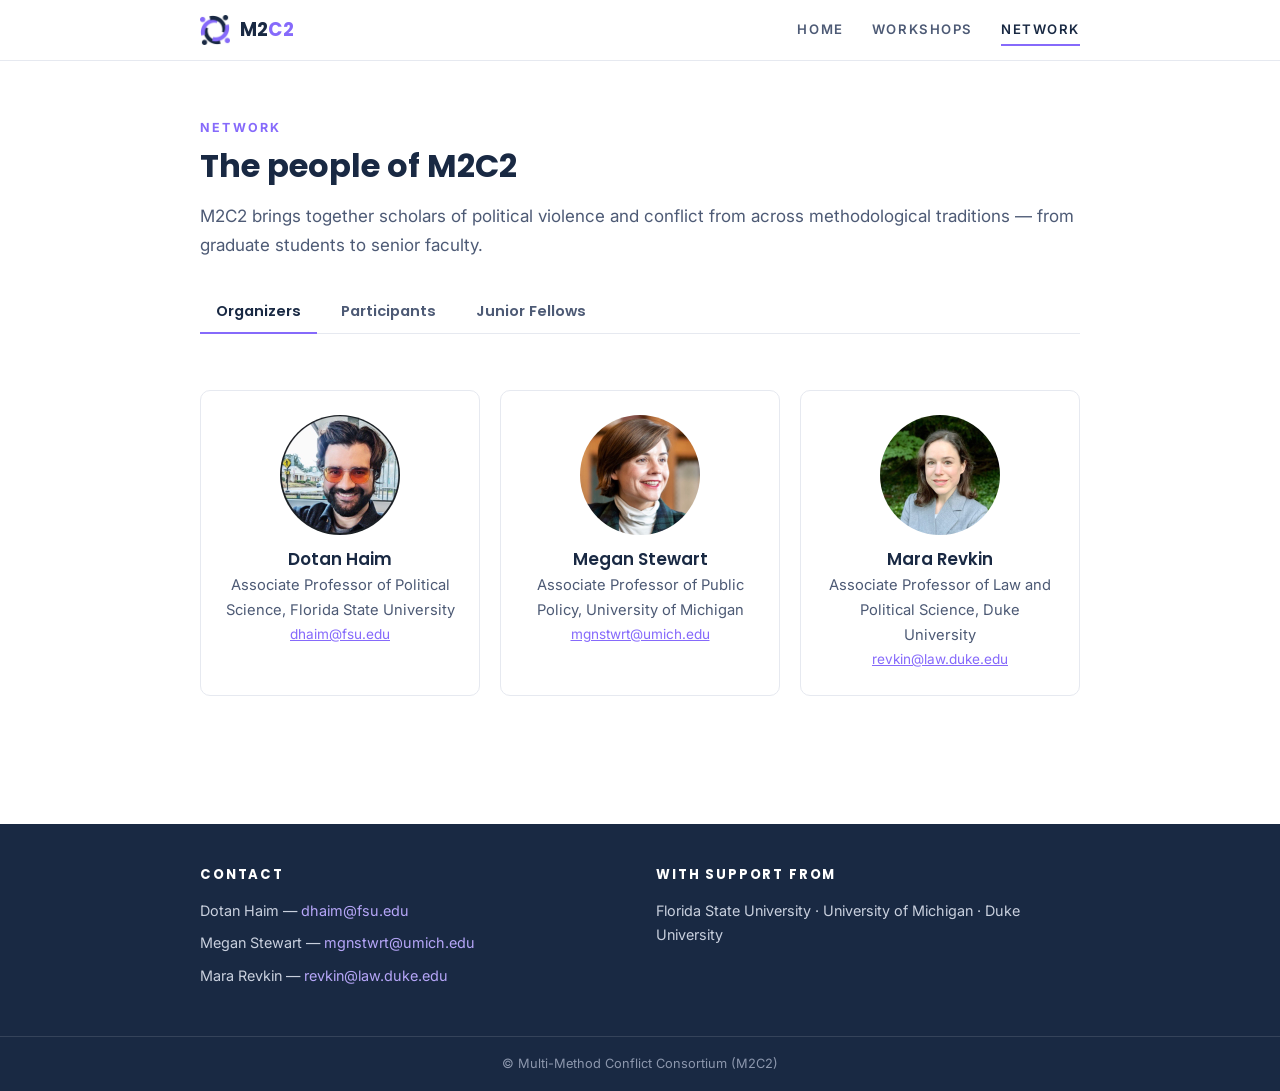
==== network.html @ 78b3a3af "M2C2 website: Dotan's edits on Nguyen's June draft (photos, public programs, fellows cards)" ====
<!DOCTYPE html>
<html lang="en">
<head>
<meta charset="UTF-8">
<meta name="viewport" content="width=device-width, initial-scale=1.0">
<title>Network — M2C2</title>
<meta name="description" content="The M2C2 network: organizers, past participants, and junior fellows.">
<link rel="icon" type="image/png" href="assets/favicon.png">
<link rel="preconnect" href="https://fonts.googleapis.com">
<link rel="preconnect" href="https://fonts.gstatic.com" crossorigin>
<link href="https://fonts.googleapis.com/css2?family=Poppins:wght@600;700&family=Inter:wght@400;500;600&display=swap" rel="stylesheet">
<link rel="stylesheet" href="css/style.css">
</head>
<body>

<header class="site-header">
  <nav class="nav">
    <a class="nav-brand" href="index.html">
      <img src="assets/m2c2-mark.png" alt="M2C2 logo">
      <span>M2<span class="c2">C2</span></span>
    </a>
    <div class="nav-links">
      <a href="index.html">Home</a>
      <a href="workshops.html">Workshops</a>
      <a href="network.html" class="active">Network</a>
    </div>
  </nav>
</header>

<main>

  <section>
    <div class="kicker">Network</div>
    <h1>The people of M2C2</h1>
    <p>M2C2 brings together scholars of political violence and conflict from across
    methodological traditions — from graduate students to senior faculty.</p>
  </section>

  <div class="tabs" role="tablist">
    <button class="tab active" data-tab="organizers" role="tab">Organizers</button>
    <button class="tab" data-tab="participants" role="tab">Participants</button>
    <button class="tab" data-tab="fellows" role="tab">Junior Fellows</button>
  </div>

  <section class="tab-panel active" id="panel-organizers">
    <div class="people-grid">
      <div class="person-card">
        <img class="photo" src="assets/people/dotan-haim.jpg" alt="Dotan Haim">
        <h3>Dotan Haim</h3>
        <p>Associate Professor of Political Science, Florida State University</p>
        <p class="email"><a href="mailto:dhaim@fsu.edu">dhaim@fsu.edu</a></p>
      </div>
      <div class="person-card">
        <img class="photo" src="assets/people/megan-stewart.jpg" alt="Megan Stewart">
        <h3>Megan Stewart</h3>
        <p>Associate Professor of Public Policy, University of Michigan</p>
        <p class="email"><a href="mailto:mgnstwrt@umich.edu">mgnstwrt@umich.edu</a></p>
      </div>
      <div class="person-card">
        <img class="photo" src="assets/people/mara-revkin.jpg" alt="Mara Revkin">
        <h3>Mara Revkin</h3>
        <p>Associate Professor of Law and Political Science, Duke University</p>
        <p class="email"><a href="mailto:revkin@law.duke.edu">revkin@law.duke.edu</a></p>
      </div>
    </div>
  </section>

  <section class="tab-panel" id="panel-participants">
    <p>Scholars who have presented, discussed, or chaired at M2C2 events.</p>
    <table class="participants">
      <thead>
        <tr>
          <th>Name</th>
          <th>Institution</th>
        </tr>
      </thead>
      <tbody>
        <!-- BEGIN:PARTICIPANTS (auto-generated by build.py — do not edit by hand) -->
        <tr><td>Consuelo Amat</td><td>Johns Hopkins University</td></tr>
        <tr><td>Laia Balcells</td><td>Georgetown University</td></tr>
        <tr><td>Quintin Beazer</td><td>Florida State University</td></tr>
        <tr><td>Omar García-Ponce</td><td>George Washington University</td></tr>
        <tr><td>Olga Gasparyan</td><td>Florida State University</td></tr>
        <tr><td>Danielle Gilbert</td><td>Northwestern University</td></tr>
        <tr><td>Alan Jacobs</td><td>University of British Columbia</td></tr>
        <tr><td>Janet Lewis</td><td>George Washington University</td></tr>
        <tr><td>Shelley Liu</td><td>Duke University</td></tr>
        <tr><td>Jason Lyall</td><td>Dartmouth College</td></tr>
        <tr><td>Zachariah Mampilly</td><td>Baruch College — CUNY</td></tr>
        <tr><td>Kelly Matush</td><td>Florida State University</td></tr>
        <tr><td>Makena Micheni</td><td>London School of Economics</td></tr>
        <tr><td>Aidan Milliff</td><td>Florida State University</td></tr>
        <tr><td>Eduardo Moncada</td><td>Barnard College, Columbia University</td></tr>
        <tr><td>Nicholas Sambanis</td><td>Yale University</td></tr>
        <tr><td>David Siegel</td><td>Duke University</td></tr>
        <tr><td>Erica Simmons</td><td>University of Wisconsin-Madison</td></tr>
        <tr><td>Dan Slater</td><td>University of Michigan</td></tr>
        <tr><td>Paul Staniland</td><td>University of Chicago</td></tr>
        <tr><td>Scott Straus</td><td>University of California Berkeley</td></tr>
        <tr><td>Jakana Thomas</td><td>University of California San Diego</td></tr>
        <tr><td>Jessie Trudeau</td><td>Syracuse University</td></tr>
        <tr><td>Andrés Uribe</td><td>University of Wisconsin-Madison</td></tr>
        <!-- END:PARTICIPANTS -->
      </tbody>
    </table>
  </section>

  <section class="tab-panel" id="panel-fellows">
    <h2>Junior Fellows Program</h2>
    <p>Each M2C2 workshop selects a class of Junior Fellows. Fellows take part in a
    comprehensive mentorship program:</p>
    <div class="goals">
      <div class="goal">
        <div class="num">01</div>
        <h3>Read-ahead feedback</h3>
        <p>Fellows discuss their paper at the workshop and receive in-depth feedback
        from mentors and peers in small-group sessions.</p>
      </div>
      <div class="goal">
        <div class="num">02</div>
        <h3>Mentorship program</h3>
        <p>One-on-one meetings with mentors at the conference, plus a year of virtual
        peer-mentorship and professionalization sessions.</p>
      </div>
      <div class="goal">
        <div class="num">03</div>
        <h3>Ongoing community</h3>
        <p>A standing invitation to future consortium events and workshops, fostering an
        ongoing community of emerging conflict scholars.</p>
      </div>
    </div>
    <section id="cohorts">
      <!-- BEGIN:COHORTS (auto-generated by build.py — do not edit by hand) -->
      <div class="cohort">
        <h3>2026 Cohort</h3>
        <div class="people-grid">
          <div class="person-card fellow">
            <img class="photo" src="assets/people/nguyen-ha.jpg" alt="Nguyen Ha">
            <h3><a href="https://thaonguyen-ha.com/">Nguyen Ha</a></h3>
            <p>Vanderbilt University</p>
            <p class="then">2026 Fellow</p>
          </div>
          <div class="person-card fellow">
            <img class="photo" src="assets/people/timothy-jones.jpg" alt="Timothy Jones">
            <h3><a href="https://timothyleejones.github.io/">Timothy Jones</a></h3>
            <p>Duke University</p>
            <p class="then">2026 Fellow</p>
          </div>
          <div class="person-card fellow">
            <img class="photo" src="assets/people/martin-macias-medellin.jpg" alt="Martín Macías-Medellín">
            <h3><a href="https://sites.lsa.umich.edu/macias/">Martín Macías-Medellín</a></h3>
            <p>University of Michigan</p>
            <p class="then">2026 Fellow</p>
          </div>
          <div class="person-card fellow">
            <img class="photo" src="assets/people/stephen-rangazas.jpg" alt="Stephen Rangazas">
            <h3><a href="https://www.stephenrangazas.com/">Stephen Rangazas</a></h3>
            <p>Dartmouth College</p>
            <p class="then">2026 Fellow</p>
          </div>
          <div class="person-card fellow">
            <img class="photo" src="assets/people/beenish-riaz.jpg" alt="Beenish Riaz">
            <h3><a href="https://polisci.columbia.edu/content/beenish-riaz">Beenish Riaz</a></h3>
            <p>Columbia University</p>
            <p class="then">2026 Fellow</p>
          </div>
        </div>
      </div>
      <div class="cohort">
        <h3>2025 Cohort</h3>
        <div class="people-grid">
          <div class="person-card fellow">
            <img class="photo" src="assets/people/elena-barham.jpg" alt="Elena Barham">
            <h3><a href="https://www.elenabarham.com/">Elena Barham</a></h3>
            <p>University of Michigan</p>
            <p class="then">2025 Fellow · then University of Mannheim</p>
          </div>
          <div class="person-card fellow">
            <img class="photo" src="assets/people/jiyoung-kim.jpg" alt="Jiyoung Kim">
            <h3><a href="https://jiyoungestherkim.github.io/">Jiyoung Kim</a></h3>
            <p>Michigan State University</p>
            <p class="then">2025 Fellow · then University of California Los Angeles</p>
          </div>
          <div class="person-card fellow">
            <img class="photo" src="assets/people/finn-klebe.jpg" alt="Finn Klebe">
            <h3><a href="https://finnklebe.github.io/">Finn Klebe</a></h3>
            <p>Osnabrück University</p>
            <p class="then">2025 Fellow · then University College London</p>
          </div>
          <div class="person-card fellow">
            <img class="photo" src="assets/people/ana-paula-pellegrino.jpg" alt="Ana Paula Pellegrino">
            <h3><a href="https://anappellegrino.github.io/">Ana Paula Pellegrino</a></h3>
            <p>Stanford University</p>
            <p class="then">2025 Fellow · then Georgetown University</p>
          </div>
          <div class="person-card fellow">
            <img class="photo" src="assets/people/adee-weller.jpg" alt="Adee Weller">
            <h3><a href="https://adee-weller.com/">Adee Weller</a></h3>
            <p>Pennsylvania State University</p>
            <p class="then">2025 Fellow · then Emory University</p>
          </div>
          <div class="person-card fellow">
            <img class="photo" src="assets/people/gilad-wenig.jpg" alt="Gilad Wenig">
            <h3><a href="https://giladwenig.com/">Gilad Wenig</a></h3>
            <p>University of California Los Angeles</p>
            <p class="then">2025 Fellow</p>
          </div>
        </div>
      </div>
        <!-- END:COHORTS -->
    </section>
  </section>

</main>

<footer class="site-footer">
  <div class="inner">
    <div>
      <h4>Contact</h4>
      <p>Dotan Haim — <a href="mailto:dhaim@fsu.edu">dhaim@fsu.edu</a></p>
      <p>Megan Stewart — <a href="mailto:mgnstwrt@umich.edu">mgnstwrt@umich.edu</a></p>
      <p>Mara Revkin — <a href="mailto:revkin@law.duke.edu">revkin@law.duke.edu</a></p>
    </div>
    <div>
      <h4>With support from</h4>
      <p>Florida State University · University of Michigan · Duke University</p>
    </div>
  </div>
  <div class="credit">© Multi-Method Conflict Consortium (M2C2)</div>
</footer>

<script src="js/site.js"></script>
</body>
</html>
---- css/style.css ----
/* ==========================================================================
   M2C2 — minimal theme
   Palette sampled from the M2C2 logo:
     navy   #192943  (primary text, footer)
     purple #866AFB  (accent, links, highlights)
   ========================================================================== */

:root {
  --navy: #192943;
  --purple: #866AFB;
  --purple-soft: #EFEBFE;
  --ink: #192943;
  --ink-soft: #4d5a75;
  --line: #e6e9f0;
  --bg: #ffffff;
  --bg-alt: #f7f8fb;
  --max-width: 920px;
  --font-head: "Poppins", "Segoe UI", system-ui, sans-serif;
  --font-body: "Inter", "Segoe UI", system-ui, sans-serif;
}

* { box-sizing: border-box; }

html { scroll-behavior: smooth; }

body {
  margin: 0;
  font-family: var(--font-body);
  font-size: 1.0625rem;
  line-height: 1.7;
  color: var(--ink);
  background: var(--bg);
}

/* ---------- header / nav ---------- */

.site-header {
  position: sticky;
  top: 0;
  z-index: 10;
  background: rgba(255, 255, 255, 0.94);
  backdrop-filter: blur(6px);
  border-bottom: 1px solid var(--line);
}

.nav {
  max-width: var(--max-width);
  margin: 0 auto;
  padding: 0.85rem 1.25rem;
  display: flex;
  align-items: center;
  gap: 2rem;
}

.nav-brand {
  display: flex;
  align-items: center;
  gap: 0.6rem;
  text-decoration: none;
  color: var(--navy);
  font-family: var(--font-head);
  font-weight: 700;
  font-size: 1.15rem;
  letter-spacing: 0.02em;
}

.nav-brand img { height: 30px; width: auto; }

.nav-brand .c2 { color: var(--purple); }

.nav-links {
  margin-left: auto;
  display: flex;
  gap: 1.75rem;
}

.nav-links a {
  text-decoration: none;
  color: var(--ink-soft);
  font-size: 0.82rem;
  font-weight: 600;
  letter-spacing: 0.12em;
  text-transform: uppercase;
  padding: 0.25rem 0;
  border-bottom: 2px solid transparent;
}

.nav-links a:hover { color: var(--navy); }

.nav-links a.active {
  color: var(--navy);
  border-bottom-color: var(--purple);
}

/* ---------- layout ---------- */

main {
  max-width: var(--max-width);
  margin: 0 auto;
  padding: 0 1.25rem 4rem;
}

section { margin-top: 3.5rem; }

h1, h2, h3 {
  font-family: var(--font-head);
  color: var(--navy);
  line-height: 1.25;
}

h1 { font-size: 2rem; font-weight: 700; margin: 0 0 1rem; }
h2 { font-size: 1.4rem; font-weight: 700; margin: 0 0 1rem; }
h3 { font-size: 1.05rem; font-weight: 600; margin: 1.5rem 0 0.5rem; }

p { margin: 0 0 1rem; color: var(--ink-soft); }

a { color: var(--purple); }

.kicker {
  font-size: 0.78rem;
  font-weight: 700;
  letter-spacing: 0.18em;
  text-transform: uppercase;
  color: var(--purple);
  margin-bottom: 0.5rem;
}

/* ---------- home hero ---------- */

.hero {
  text-align: center;
  padding: 4.5rem 0 1rem;
}

.hero img.logo {
  width: min(480px, 86%);
  height: auto;
  margin-bottom: 2.25rem;
}

.hero .tagline {
  max-width: 620px;
  margin: 0 auto;
  font-size: 1.2rem;
  line-height: 1.65;
  color: var(--ink);
}

/* ---------- goal cards ---------- */

.goals {
  display: grid;
  grid-template-columns: 1fr 1fr;
  gap: 1.25rem;
  margin-top: 1.5rem;
}

.goal {
  border: 1px solid var(--line);
  border-radius: 10px;
  padding: 1.4rem 1.5rem;
  background: var(--bg);
}

.goal .num {
  font-family: var(--font-head);
  font-weight: 700;
  font-size: 0.9rem;
  color: var(--purple);
  letter-spacing: 0.1em;
}

.goal h3 { margin: 0.35rem 0 0.4rem; }
.goal p { margin: 0; font-size: 0.95rem; }

/* ---------- notices / cards ---------- */

.notice {
  background: var(--purple-soft);
  border-radius: 10px;
  padding: 1.4rem 1.6rem;
  margin: 1.5rem 0;
}

.notice p { margin: 0; color: var(--navy); }

/* ---------- past workshops list ---------- */

.event-list { list-style: none; margin: 1.5rem 0 0; padding: 0; }

.event-list li {
  display: flex;
  align-items: baseline;
  gap: 1.5rem;
  padding: 0.85rem 0.25rem;
  border-bottom: 1px solid var(--line);
}

.event-list li:first-child { border-top: 1px solid var(--line); }

.event-list .year {
  font-family: var(--font-head);
  font-weight: 700;
  color: var(--purple);
  flex: 0 0 3.2rem;
}

.event-list .host { color: var(--ink); flex: 1; }

.event-list .program {
  font-size: 0.85rem;
  font-weight: 600;
  white-space: nowrap;
  text-decoration: none;
}
.event-list .program:hover { text-decoration: underline; }

/* ---------- tabs (network) ---------- */

.tabs {
  display: flex;
  gap: 0.5rem;
  margin: 2rem 0 2.25rem;
  border-bottom: 1px solid var(--line);
}

.tab {
  appearance: none;
  background: none;
  border: none;
  border-bottom: 2px solid transparent;
  margin-bottom: -1px;
  padding: 0.6rem 1rem;
  font-family: var(--font-head);
  font-size: 0.92rem;
  font-weight: 600;
  color: var(--ink-soft);
  cursor: pointer;
}

.tab:hover { color: var(--navy); }

.tab.active {
  color: var(--navy);
  border-bottom-color: var(--purple);
}

.tab-panel { display: none; }
.tab-panel.active { display: block; }

/* ---------- people ---------- */

.people-grid {
  display: grid;
  grid-template-columns: repeat(3, 1fr);
  gap: 1.25rem;
}

.person-card {
  border: 1px solid var(--line);
  border-radius: 10px;
  padding: 1.5rem;
  text-align: center;
}

.person-card .avatar {
  width: 64px;
  height: 64px;
  border-radius: 50%;
  background: var(--purple-soft);
  color: var(--purple);
  font-family: var(--font-head);
  font-weight: 700;
  font-size: 1.3rem;
  display: flex;
  align-items: center;
  justify-content: center;
  margin: 0 auto 0.9rem;
}

.person-card img.photo {
  width: 120px;
  height: 120px;
  border-radius: 50%;
  object-fit: cover;
  display: block;
  margin: 0 auto 0.9rem;
}

.person-card.fellow { padding: 1.2rem 1rem; }
.person-card.fellow img.photo, .person-card.fellow .avatar { width: 96px; height: 96px; }
.person-card.fellow h3 a { color: var(--navy); text-decoration: none; }
.person-card.fellow h3 a:hover { color: var(--purple); }

.person-card h3 { margin: 0 0 0.2rem; }
.person-card p { margin: 0; font-size: 0.92rem; }
.person-card .email { font-size: 0.85rem; }
.person-card .then { font-size: 0.78rem; color: var(--ink-soft); opacity: 0.8; margin-top: 0.25rem; }

/* participants table */

table.participants {
  width: 100%;
  border-collapse: collapse;
  font-size: 0.95rem;
}

table.participants th {
  text-align: left;
  font-family: var(--font-head);
  font-size: 0.78rem;
  font-weight: 600;
  letter-spacing: 0.1em;
  text-transform: uppercase;
  color: var(--ink-soft);
  border-bottom: 2px solid var(--line);
  padding: 0.5rem 0.75rem;
}

table.participants td {
  padding: 0.55rem 0.75rem;
  border-bottom: 1px solid var(--line);
  vertical-align: top;
}

table.participants td.events { color: var(--ink-soft); font-size: 0.88rem; }

.role-pill {
  display: inline-block;
  font-size: 0.72rem;
  font-weight: 600;
  letter-spacing: 0.06em;
  text-transform: uppercase;
  color: var(--purple);
  background: var(--purple-soft);
  border-radius: 99px;
  padding: 0.1rem 0.6rem;
  white-space: nowrap;
}

/* fellows */

.cohort { margin-bottom: 2rem; }

.cohort h3 { margin-bottom: 0.75rem; }

.cohort .people-grid { grid-template-columns: repeat(3, 1fr); }

.data-status { font-size: 0.9rem; color: var(--ink-soft); font-style: italic; }

/* ---------- footer ---------- */

.site-footer {
  background: var(--navy);
  color: #c9d0de;
  margin-top: 4rem;
  font-size: 0.9rem;
}

.site-footer .inner {
  max-width: var(--max-width);
  margin: 0 auto;
  padding: 2.5rem 1.25rem;
  display: grid;
  grid-template-columns: 1fr 1fr;
  gap: 2rem;
}

.site-footer h4 {
  font-family: var(--font-head);
  color: #ffffff;
  font-size: 0.82rem;
  letter-spacing: 0.14em;
  text-transform: uppercase;
  margin: 0 0 0.75rem;
}

.site-footer p { color: #c9d0de; margin: 0 0 0.5rem; }

.site-footer a { color: #b6a6f8; text-decoration: none; }
.site-footer a:hover { text-decoration: underline; }

.site-footer .credit {
  border-top: 1px solid rgba(255, 255, 255, 0.12);
  text-align: center;
  padding: 1rem;
  font-size: 0.8rem;
  color: #8c97ad;
}

/* ---------- responsive ---------- */

@media (max-width: 720px) {
  .nav { flex-wrap: wrap; gap: 0.75rem 1.25rem; }
  .nav-links { margin-left: 0; gap: 1.1rem; flex-wrap: wrap; }
  .goals, .people-grid, .site-footer .inner { grid-template-columns: 1fr; }
  .cohort .people-grid { grid-template-columns: 1fr 1fr; }
  .event-list li { flex-wrap: wrap; }
  .hero { padding-top: 2.5rem; }
  table.participants td.events { display: none; }
  table.participants th.events { display: none; }
}
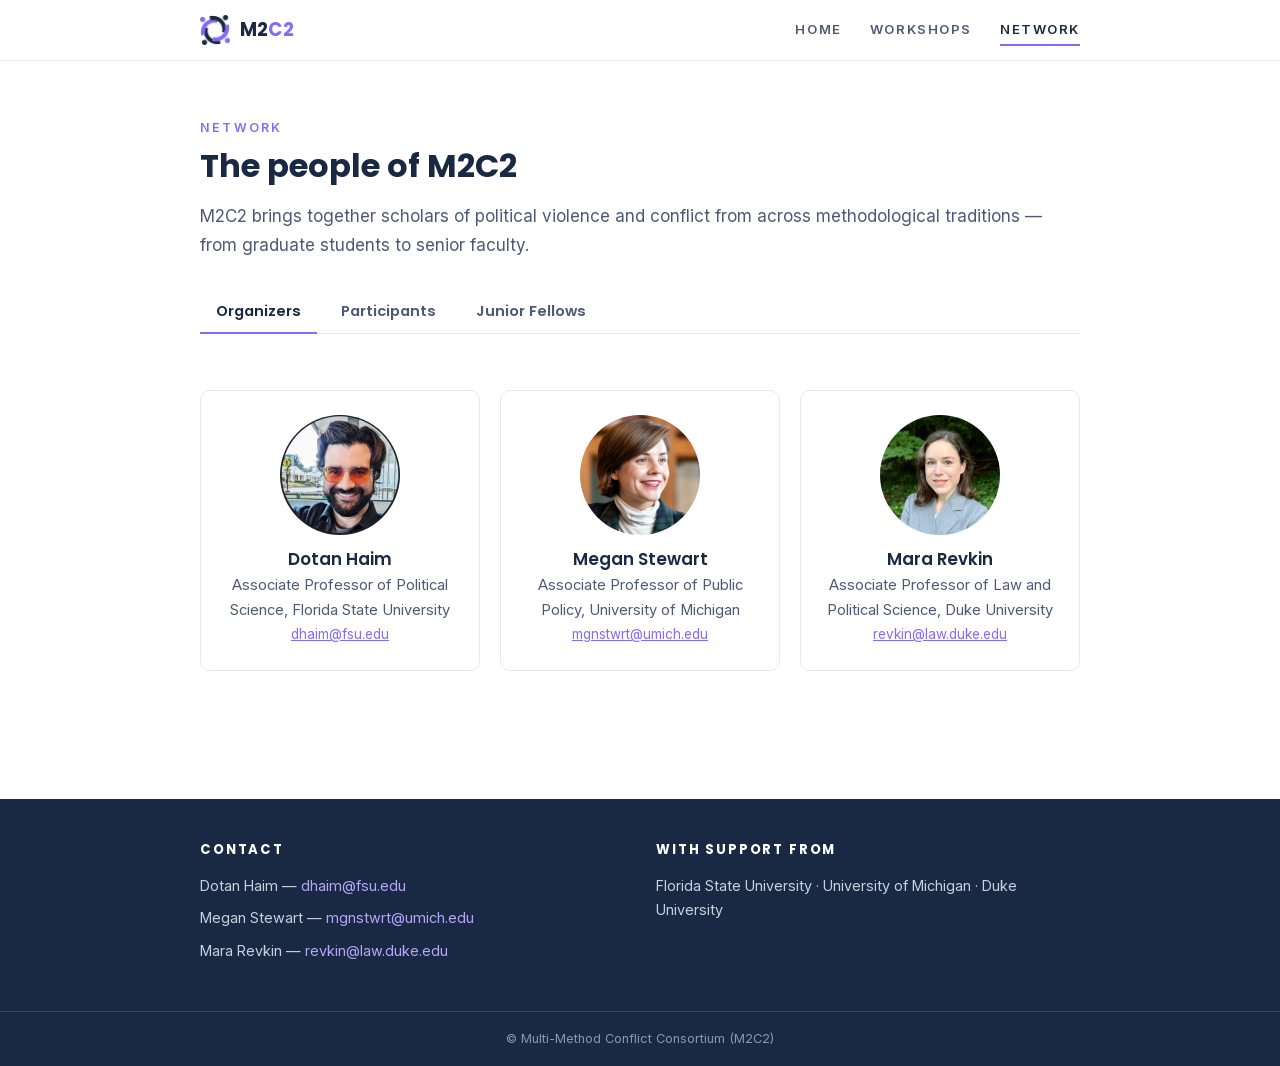
==== commit c27ee400: "Harden for hosting: self-hosted fonts, og meta, 404, robots, package.sh; fellows' photos and names l" ====
--- a/network.html
+++ b/network.html
@@ -6,9 +6,12 @@
 <title>Network — M2C2</title>
 <meta name="description" content="The M2C2 network: organizers, past participants, and junior fellows.">
 <link rel="icon" type="image/png" href="assets/favicon.png">
-<link rel="preconnect" href="https://fonts.googleapis.com">
-<link rel="preconnect" href="https://fonts.gstatic.com" crossorigin>
-<link href="https://fonts.googleapis.com/css2?family=Poppins:wght@600;700&family=Inter:wght@400;500;600&display=swap" rel="stylesheet">
+<meta property="og:type" content="website">
+<meta property="og:title" content="Network — M2C2">
+<meta property="og:description" content="The people of M2C2: organizers, participants, and junior fellows.">
+<meta property="og:image" content="assets/m2c2-logo.png">
+<meta name="theme-color" content="#192943">
+<link rel="stylesheet" href="css/fonts.css">
 <link rel="stylesheet" href="css/style.css">
 </head>
 <body>
@@ -45,19 +48,19 @@
   <section class="tab-panel active" id="panel-organizers">
     <div class="people-grid">
       <div class="person-card">
-        <img class="photo" src="assets/people/dotan-haim.jpg" alt="Dotan Haim">
+        <img class="photo" src="assets/people/dotan-haim.jpg" alt="Dotan Haim" width="480" height="480">
         <h3>Dotan Haim</h3>
         <p>Associate Professor of Political Science, Florida State University</p>
         <p class="email"><a href="mailto:dhaim@fsu.edu">dhaim@fsu.edu</a></p>
       </div>
       <div class="person-card">
-        <img class="photo" src="assets/people/megan-stewart.jpg" alt="Megan Stewart">
+        <img class="photo" src="assets/people/megan-stewart.jpg" alt="Megan Stewart" width="480" height="480">
         <h3>Megan Stewart</h3>
         <p>Associate Professor of Public Policy, University of Michigan</p>
         <p class="email"><a href="mailto:mgnstwrt@umich.edu">mgnstwrt@umich.edu</a></p>
       </div>
       <div class="person-card">
-        <img class="photo" src="assets/people/mara-revkin.jpg" alt="Mara Revkin">
+        <img class="photo" src="assets/people/mara-revkin.jpg" alt="Mara Revkin" width="480" height="480">
         <h3>Mara Revkin</h3>
         <p>Associate Professor of Law and Political Science, Duke University</p>
         <p class="email"><a href="mailto:revkin@law.duke.edu">revkin@law.duke.edu</a></p>
@@ -135,32 +138,32 @@
         <h3>2026 Cohort</h3>
         <div class="people-grid">
           <div class="person-card fellow">
-            <img class="photo" src="assets/people/nguyen-ha.jpg" alt="Nguyen Ha">
-            <h3><a href="https://thaonguyen-ha.com/">Nguyen Ha</a></h3>
+            <a class="photo-link" href="https://thaonguyen-ha.com/" target="_blank" rel="noopener" aria-label="Nguyen Ha's website"><img class="photo" src="assets/people/nguyen-ha.jpg" alt="Nguyen Ha" width="480" height="480" loading="lazy"></a>
+            <h3><a class="site-link" href="https://thaonguyen-ha.com/" target="_blank" rel="noopener">Nguyen Ha<span class="ext" aria-hidden="true">↗</span></a></h3>
             <p>Vanderbilt University</p>
             <p class="then">2026 Fellow</p>
           </div>
           <div class="person-card fellow">
-            <img class="photo" src="assets/people/timothy-jones.jpg" alt="Timothy Jones">
-            <h3><a href="https://timothyleejones.github.io/">Timothy Jones</a></h3>
+            <a class="photo-link" href="https://timothyleejones.github.io/" target="_blank" rel="noopener" aria-label="Timothy Jones's website"><img class="photo" src="assets/people/timothy-jones.jpg" alt="Timothy Jones" width="480" height="480" loading="lazy"></a>
+            <h3><a class="site-link" href="https://timothyleejones.github.io/" target="_blank" rel="noopener">Timothy Jones<span class="ext" aria-hidden="true">↗</span></a></h3>
             <p>Duke University</p>
             <p class="then">2026 Fellow</p>
           </div>
           <div class="person-card fellow">
-            <img class="photo" src="assets/people/martin-macias-medellin.jpg" alt="Martín Macías-Medellín">
-            <h3><a href="https://sites.lsa.umich.edu/macias/">Martín Macías-Medellín</a></h3>
+            <a class="photo-link" href="https://sites.lsa.umich.edu/macias/" target="_blank" rel="noopener" aria-label="Martín Macías-Medellín's website"><img class="photo" src="assets/people/martin-macias-medellin.jpg" alt="Martín Macías-Medellín" width="480" height="480" loading="lazy"></a>
+            <h3><a class="site-link" href="https://sites.lsa.umich.edu/macias/" target="_blank" rel="noopener">Martín Macías-Medellín<span class="ext" aria-hidden="true">↗</span></a></h3>
             <p>University of Michigan</p>
             <p class="then">2026 Fellow</p>
           </div>
           <div class="person-card fellow">
-            <img class="photo" src="assets/people/stephen-rangazas.jpg" alt="Stephen Rangazas">
-            <h3><a href="https://www.stephenrangazas.com/">Stephen Rangazas</a></h3>
+            <a class="photo-link" href="https://www.stephenrangazas.com/" target="_blank" rel="noopener" aria-label="Stephen Rangazas's website"><img class="photo" src="assets/people/stephen-rangazas.jpg" alt="Stephen Rangazas" width="480" height="480" loading="lazy"></a>
+            <h3><a class="site-link" href="https://www.stephenrangazas.com/" target="_blank" rel="noopener">Stephen Rangazas<span class="ext" aria-hidden="true">↗</span></a></h3>
             <p>Dartmouth College</p>
             <p class="then">2026 Fellow</p>
           </div>
           <div class="person-card fellow">
-            <img class="photo" src="assets/people/beenish-riaz.jpg" alt="Beenish Riaz">
-            <h3><a href="https://polisci.columbia.edu/content/beenish-riaz">Beenish Riaz</a></h3>
+            <a class="photo-link" href="https://polisci.columbia.edu/content/beenish-riaz" target="_blank" rel="noopener" aria-label="Beenish Riaz's website"><img class="photo" src="assets/people/beenish-riaz.jpg" alt="Beenish Riaz" width="480" height="480" loading="lazy"></a>
+            <h3><a class="site-link" href="https://polisci.columbia.edu/content/beenish-riaz" target="_blank" rel="noopener">Beenish Riaz<span class="ext" aria-hidden="true">↗</span></a></h3>
             <p>Columbia University</p>
             <p class="then">2026 Fellow</p>
           </div>
@@ -170,38 +173,38 @@
         <h3>2025 Cohort</h3>
         <div class="people-grid">
           <div class="person-card fellow">
-            <img class="photo" src="assets/people/elena-barham.jpg" alt="Elena Barham">
-            <h3><a href="https://www.elenabarham.com/">Elena Barham</a></h3>
+            <a class="photo-link" href="https://www.elenabarham.com/" target="_blank" rel="noopener" aria-label="Elena Barham's website"><img class="photo" src="assets/people/elena-barham.jpg" alt="Elena Barham" width="480" height="480" loading="lazy"></a>
+            <h3><a class="site-link" href="https://www.elenabarham.com/" target="_blank" rel="noopener">Elena Barham<span class="ext" aria-hidden="true">↗</span></a></h3>
             <p>University of Michigan</p>
             <p class="then">2025 Fellow · then University of Mannheim</p>
           </div>
           <div class="person-card fellow">
-            <img class="photo" src="assets/people/jiyoung-kim.jpg" alt="Jiyoung Kim">
-            <h3><a href="https://jiyoungestherkim.github.io/">Jiyoung Kim</a></h3>
+            <a class="photo-link" href="https://jiyoungestherkim.github.io/" target="_blank" rel="noopener" aria-label="Jiyoung Kim's website"><img class="photo" src="assets/people/jiyoung-kim.jpg" alt="Jiyoung Kim" width="480" height="480" loading="lazy"></a>
+            <h3><a class="site-link" href="https://jiyoungestherkim.github.io/" target="_blank" rel="noopener">Jiyoung Kim<span class="ext" aria-hidden="true">↗</span></a></h3>
             <p>Michigan State University</p>
             <p class="then">2025 Fellow · then University of California Los Angeles</p>
           </div>
           <div class="person-card fellow">
-            <img class="photo" src="assets/people/finn-klebe.jpg" alt="Finn Klebe">
-            <h3><a href="https://finnklebe.github.io/">Finn Klebe</a></h3>
+            <a class="photo-link" href="https://finnklebe.github.io/" target="_blank" rel="noopener" aria-label="Finn Klebe's website"><img class="photo" src="assets/people/finn-klebe.jpg" alt="Finn Klebe" width="480" height="480" loading="lazy"></a>
+            <h3><a class="site-link" href="https://finnklebe.github.io/" target="_blank" rel="noopener">Finn Klebe<span class="ext" aria-hidden="true">↗</span></a></h3>
             <p>Osnabrück University</p>
             <p class="then">2025 Fellow · then University College London</p>
           </div>
           <div class="person-card fellow">
-            <img class="photo" src="assets/people/ana-paula-pellegrino.jpg" alt="Ana Paula Pellegrino">
-            <h3><a href="https://anappellegrino.github.io/">Ana Paula Pellegrino</a></h3>
+            <a class="photo-link" href="https://anappellegrino.github.io/" target="_blank" rel="noopener" aria-label="Ana Paula Pellegrino's website"><img class="photo" src="assets/people/ana-paula-pellegrino.jpg" alt="Ana Paula Pellegrino" width="480" height="480" loading="lazy"></a>
+            <h3><a class="site-link" href="https://anappellegrino.github.io/" target="_blank" rel="noopener">Ana Paula Pellegrino<span class="ext" aria-hidden="true">↗</span></a></h3>
             <p>Stanford University</p>
             <p class="then">2025 Fellow · then Georgetown University</p>
           </div>
           <div class="person-card fellow">
-            <img class="photo" src="assets/people/adee-weller.jpg" alt="Adee Weller">
-            <h3><a href="https://adee-weller.com/">Adee Weller</a></h3>
+            <a class="photo-link" href="https://adee-weller.com/" target="_blank" rel="noopener" aria-label="Adee Weller's website"><img class="photo" src="assets/people/adee-weller.jpg" alt="Adee Weller" width="480" height="480" loading="lazy"></a>
+            <h3><a class="site-link" href="https://adee-weller.com/" target="_blank" rel="noopener">Adee Weller<span class="ext" aria-hidden="true">↗</span></a></h3>
             <p>Pennsylvania State University</p>
             <p class="then">2025 Fellow · then Emory University</p>
           </div>
           <div class="person-card fellow">
-            <img class="photo" src="assets/people/gilad-wenig.jpg" alt="Gilad Wenig">
-            <h3><a href="https://giladwenig.com/">Gilad Wenig</a></h3>
+            <a class="photo-link" href="https://giladwenig.com/" target="_blank" rel="noopener" aria-label="Gilad Wenig's website"><img class="photo" src="assets/people/gilad-wenig.jpg" alt="Gilad Wenig" width="480" height="480" loading="lazy"></a>
+            <h3><a class="site-link" href="https://giladwenig.com/" target="_blank" rel="noopener">Gilad Wenig<span class="ext" aria-hidden="true">↗</span></a></h3>
             <p>University of California Los Angeles</p>
             <p class="then">2025 Fellow</p>
           </div>
--- a/css/fonts.css
+++ b/css/fonts.css
@@ -0,0 +1,5 @@
+/* Self-hosted fonts (latin subset), no runtime dependency on Google Fonts.
+   Inter is a variable font covering weights 400-600; Poppins ships as two static weights. */
+@font-face { font-family: 'Inter'; font-style: normal; font-weight: 400 600; font-display: swap; src: url('../assets/fonts/inter.woff2') format('woff2'); }
+@font-face { font-family: 'Poppins'; font-style: normal; font-weight: 600; font-display: swap; src: url('../assets/fonts/poppins-600.woff2') format('woff2'); }
+@font-face { font-family: 'Poppins'; font-style: normal; font-weight: 700; font-display: swap; src: url('../assets/fonts/poppins-700.woff2') format('woff2'); }
--- a/css/style.css
+++ b/css/style.css
@@ -289,8 +289,18 @@
 
 .person-card.fellow { padding: 1.2rem 1rem; }
 .person-card.fellow img.photo, .person-card.fellow .avatar { width: 96px; height: 96px; }
-.person-card.fellow h3 a { color: var(--navy); text-decoration: none; }
-.person-card.fellow h3 a:hover { color: var(--purple); }
+.person-card.fellow h3 a.site-link {
+  color: var(--purple);
+  text-decoration: underline;
+  text-decoration-thickness: 1.5px;
+  text-underline-offset: 3px;
+}
+.person-card.fellow h3 a.site-link .ext { font-size: 0.7em; margin-left: 0.3em; vertical-align: 0.15em; }
+.person-card.fellow h3 a.site-link:hover { color: var(--navy); }
+.person-card .photo-link { display: block; width: fit-content; margin: 0 auto; border-radius: 50%; }
+.person-card .photo-link img.photo { transition: transform 0.15s ease, box-shadow 0.15s ease; }
+.person-card .photo-link:hover img.photo { transform: scale(1.04); box-shadow: 0 0 0 3px var(--purple-soft), 0 0 0 5px var(--purple); }
+.person-card .visit { font-size: 0.8rem; margin-top: 0.4rem; }
 
 .person-card h3 { margin: 0 0 0.2rem; }
 .person-card p { margin: 0; font-size: 0.92rem; }
